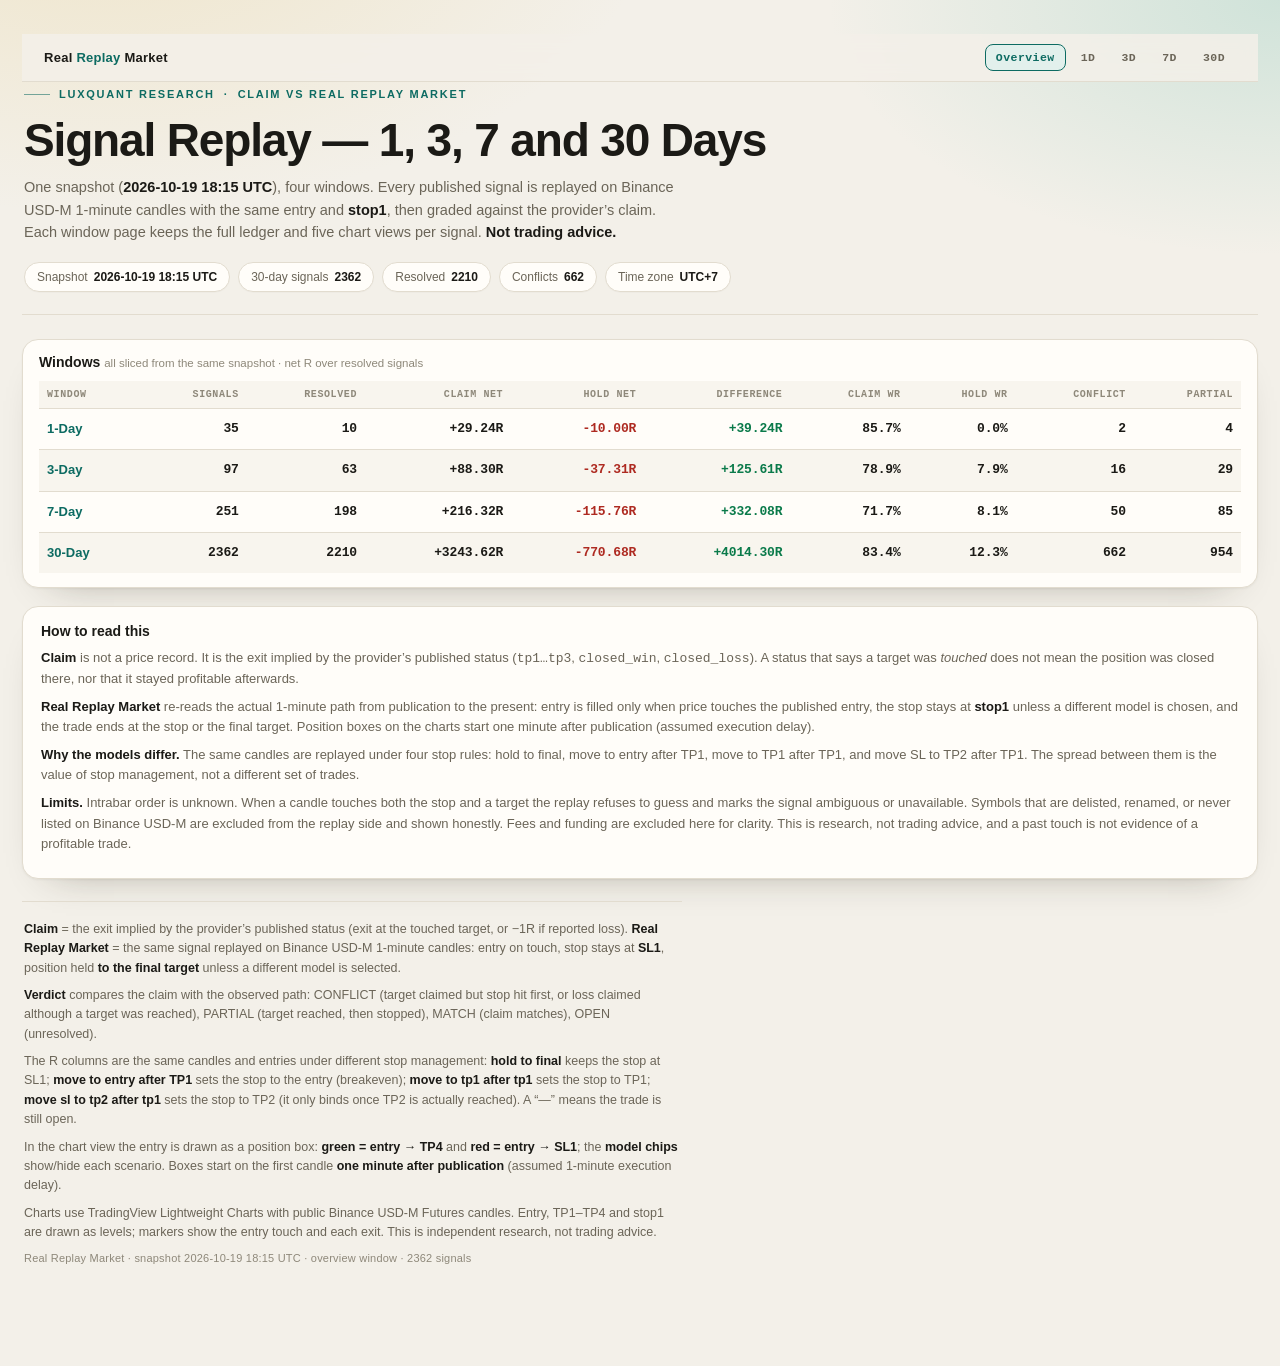
==== index.html @ b4c30aaa "Signal replay report: claim vs 1m candle replay (1/3/7/30 days)" ====
<!doctype html>
<html lang="en">
<head>
<meta charset="utf-8">
<meta name="viewport" content="width=device-width, initial-scale=1">
<meta name="color-scheme" content="light dark">
<link rel="icon" href="data:,">
<meta name="description" content="LuxQuant signal replay: published claims compared with an independent 1-minute candle replay across 1, 3, 7 and 30 days.">
<title>Signal Replay · 1/3/7/30 days · LuxQuant research</title>
<link rel="stylesheet" href="assets/style.css">
</head>
<body>
<nav class="nav"><div class="nav-in">
  <div class="brand">Real <span>Replay</span> Market</div>
  <div class="nav-links">
    <a href="index.html" class="on">Overview</a>
    <a href="1d.html" class="">1D</a>
    <a href="3d.html" class="">3D</a>
    <a href="7d.html" class="">7D</a>
    <a href="30d.html" class="">30D</a>
  </div>
</div></nav>
<div class="wrap">
<header class="hero">
    <div class="eyebrow"><span class="rule"></span>LuxQuant research<span>·</span>claim vs Real Replay Market</div>
    <h1>Signal Replay — 1, 3, 7 and 30 Days</h1>
    <p class="lede">One snapshot (<b>2026-10-19 18:15 UTC</b>), four windows. Every published signal is replayed on Binance
    USD-M 1-minute candles with the same entry and <b>stop1</b>, then graded against the provider’s claim.
    Each window page keeps the full ledger and five chart views per signal. <b>Not trading advice.</b></p>
    <ul class="chips">
      <li class="chip">Snapshot <b>2026-10-19 18:15 UTC</b></li>
      <li class="chip">30-day signals <b>2362</b></li>
      <li class="chip">Resolved <b>2210</b></li>
      <li class="chip">Conflicts <b>662</b></li>
      <li class="chip">Time zone <b>UTC+7</b></li>
    </ul>
  </header>
  <section class="models" aria-label="Window comparison">
    <h2>Windows <span>all sliced from the same snapshot · net R over resolved signals</span></h2>
    <table class="win-table">
      <thead><tr><th>Window</th><th class="num">Signals</th><th class="num">Resolved</th><th class="num">Claim net</th>
      <th class="num">Hold net</th><th class="num">Difference</th><th class="num">Claim WR</th><th class="num">Hold WR</th>
      <th class="num">Conflict</th><th class="num">Partial</th></tr></thead>
      <tbody><tr><td><b><a href="1d.html">1-Day</a></b></td><td class="num">35</td><td class="num">10</td><td class="num">+29.24R</td><td class="num neg">-10.00R</td><td class="num pos">+39.24R</td><td class="num">85.7%</td><td class="num">0.0%</td><td class="num">2</td><td class="num">4</td></tr><tr><td><b><a href="3d.html">3-Day</a></b></td><td class="num">97</td><td class="num">63</td><td class="num">+88.30R</td><td class="num neg">-37.31R</td><td class="num pos">+125.61R</td><td class="num">78.9%</td><td class="num">7.9%</td><td class="num">16</td><td class="num">29</td></tr><tr><td><b><a href="7d.html">7-Day</a></b></td><td class="num">251</td><td class="num">198</td><td class="num">+216.32R</td><td class="num neg">-115.76R</td><td class="num pos">+332.08R</td><td class="num">71.7%</td><td class="num">8.1%</td><td class="num">50</td><td class="num">85</td></tr><tr><td><b><a href="30d.html">30-Day</a></b></td><td class="num">2362</td><td class="num">2210</td><td class="num">+3243.62R</td><td class="num neg">-770.68R</td><td class="num pos">+4014.30R</td><td class="num">83.4%</td><td class="num">12.3%</td><td class="num">662</td><td class="num">954</td></tr></tbody>
    </table>
  </section>
  <section class="method" aria-label="Method">
    <h2>How to read this</h2>
    <p><b>Claim</b> is not a price record. It is the exit implied by the provider’s published status
    (<code>tp1…tp3</code>, <code>closed_win</code>, <code>closed_loss</code>). A status that says a target was
    <i>touched</i> does not mean the position was closed there, nor that it stayed profitable afterwards.</p>
    <p><b>Real Replay Market</b> re-reads the actual 1-minute path from publication to the present: entry is filled only when
    price touches the published entry, the stop stays at <b>stop1</b> unless a different model is chosen, and the trade ends at
    the stop or the final target. Position boxes on the charts start one minute after publication (assumed execution delay).</p>
    <p><b>Why the models differ.</b> The same candles are replayed under four stop rules:
    hold to final, move to entry after TP1, move to TP1 after TP1, and move SL to TP2 after TP1. The spread between them is the
    value of stop management, not a different set of trades.</p>
    <p><b>Limits.</b> Intrabar order is unknown. When a candle touches both the stop and a target the replay refuses to guess and
    marks the signal ambiguous or unavailable. Symbols that are delisted, renamed, or never listed on Binance USD-M are excluded
    from the replay side and shown honestly. Fees and funding are excluded here for clarity. This is research, not trading advice,
    and a past touch is not evidence of a profitable trade.</p>
  </section><footer class="notes">
  <p><b>Claim</b> = the exit implied by the provider’s published status (exit at the touched target, or −1R if reported loss).
  <b>Real Replay Market</b> = the same signal replayed on Binance USD-M 1-minute candles: entry on touch, stop stays at <b>SL1</b>,
  position held <b>to the final target</b> unless a different model is selected.</p>
  <p><b>Verdict</b> compares the claim with the observed path: CONFLICT (target claimed but stop hit first, or loss claimed
  although a target was reached), PARTIAL (target reached, then stopped), MATCH (claim matches), OPEN (unresolved).</p>
  <p>The R columns are the same candles and entries under different stop management:
  <b>hold to final</b> keeps the stop at SL1; <b>move to entry after TP1</b> sets the stop to the entry (breakeven);
  <b>move to tp1 after tp1</b> sets the stop to TP1; <b>move sl to tp2 after tp1</b> sets the stop to TP2 (it only binds
  once TP2 is actually reached). A “—” means the trade is still open.</p>
  <p>In the chart view the entry is drawn as a position box: <b>green = entry → TP4</b> and <b>red = entry → SL1</b>;
  the <b>model chips</b> show/hide each scenario. Boxes start on the first candle <b>one minute after publication</b>
  (assumed 1-minute execution delay).</p>
  <p>Charts use TradingView Lightweight Charts with public Binance USD-M Futures candles. Entry, TP1–TP4 and stop1 are drawn as levels;
  markers show the entry touch and each exit. This is independent research, not trading advice.</p>
  <p class="foot">Real Replay Market · snapshot 2026-10-19 18:15 UTC · overview window · 2362 signals</p>
</footer>
</div>
</body>
</html>
---- assets/style.css ----
*{box-sizing:border-box}
:root{
  color-scheme:light dark;
  --bg:#f3f0e9;
  --bg-glow-a:rgba(233,213,158,.42);
  --bg-glow-b:rgba(126,196,181,.30);
  --surface:#fffdf9;
  --surface-2:#f8f5ee;
  --hover:#f1ebdf;
  --line:#e2dccf;
  --line-strong:#cfc7b6;
  --ink:#1b1a16;
  --muted:#6b6558;
  --faint:#8e887a;
  --accent:#0d6b62;
  --accent-soft:#e2f0ec;
  --pos:#0a7a4a;
  --pos-bg:#e3f4ea;
  --neg:#ae2a21;
  --neg-bg:#fce9e7;
  --warn:#995a00;
  --warn-bg:#fcf0d5;
  --neutral:#555b63;
  --neutral-bg:#eef0f2;
  --radius:16px;
  --shadow:0 1px 2px rgba(38,31,15,.05),0 18px 40px -30px rgba(38,31,15,.45);
  --mono:"SF Mono",ui-monospace,"JetBrains Mono",Menlo,Consolas,monospace;
  --sans:-apple-system,BlinkMacSystemFont,"Inter","Segoe UI",Roboto,Helvetica,Arial,sans-serif;
}
@media (prefers-color-scheme:dark){
  :root{
    --bg:#0e1013;
    --bg-glow-a:rgba(174,138,48,.12);
    --bg-glow-b:rgba(46,128,116,.14);
    --surface:#15181d;
    --surface-2:#191d23;
    --hover:#21262e;
    --line:#272c34;
    --line-strong:#3a424d;
    --ink:#eae8e2;
    --muted:#a29e94;
    --faint:#7e7a71;
    --accent:#63cfc0;
    --accent-soft:#11302c;
    --pos:#54cb92;
    --pos-bg:#112a20;
    --neg:#ff8d83;
    --neg-bg:#311715;
    --warn:#f0b658;
    --warn-bg:#2e2411;
    --neutral:#aab1ba;
    --neutral-bg:#20252c;
    --shadow:0 1px 2px rgba(0,0,0,.4),0 18px 40px -30px rgba(0,0,0,.9);
  }
}
html{scroll-behavior:smooth}
body{
  margin:0;
  padding:34px 22px 90px;
  background:
    radial-gradient(900px 520px at 8% -8%,var(--bg-glow-a),transparent 62%),
    radial-gradient(780px 440px at 100% 0%,var(--bg-glow-b),transparent 58%),
    var(--bg);
  color:var(--ink);
  font:15px/1.55 var(--sans);
  -webkit-font-smoothing:antialiased;
}
.wrap{max-width:1480px;margin:0 auto}
a{color:var(--accent)}

/* ---------- hero ---------- */
.hero{padding:4px 2px 22px;border-bottom:1px solid var(--line);margin-bottom:24px}
.eyebrow{display:flex;align-items:center;gap:9px;font-size:11px;font-weight:700;letter-spacing:.16em;text-transform:uppercase;color:var(--accent)}
.eyebrow .rule{width:26px;height:1px;background:currentColor;opacity:.55}
h1{font-size:clamp(30px,4.2vw,46px);line-height:1.03;letter-spacing:-.025em;margin:14px 0 12px;font-weight:750}
.lede{max-width:82ch;margin:0 0 18px;color:var(--muted);font-size:14.5px}
.lede b{color:var(--ink);font-weight:650}
.chips{display:flex;flex-wrap:wrap;gap:8px;margin:0;padding:0;list-style:none}
.chip{display:inline-flex;align-items:baseline;gap:6px;border:1px solid var(--line);background:var(--surface);border-radius:999px;padding:5px 12px;font-size:12px;color:var(--muted);box-shadow:0 1px 0 rgba(0,0,0,.02)}
.chip b{color:var(--ink);font-weight:650;font-variant-numeric:tabular-nums}

/* ---------- cards ---------- */
.grid-2{display:grid;grid-template-columns:repeat(auto-fit,minmax(330px,1fr));gap:16px}
.card{border:1px solid var(--line);background:var(--surface);border-radius:var(--radius);padding:18px 18px 16px;box-shadow:var(--shadow)}
.card-head{display:flex;align-items:baseline;justify-content:space-between;gap:12px;margin-bottom:12px}
.card h2{margin:0;font-size:14px;letter-spacing:.01em;font-weight:700;display:flex;align-items:center;gap:9px}
.card h2 .dot{width:8px;height:8px;border-radius:50%;background:var(--accent);box-shadow:0 0 0 3px var(--accent-soft)}
.card.real h2 .dot{background:var(--pos);box-shadow:0 0 0 3px var(--pos-bg)}
.card .sub{font-size:11.5px;color:var(--faint);letter-spacing:.03em;text-transform:uppercase;white-space:nowrap}
.kpis{display:grid;grid-template-columns:repeat(auto-fit,minmax(88px,1fr));gap:12px 14px;margin:0}
.kpis div{min-width:0}
.kpis dt{font-size:10px;letter-spacing:.08em;text-transform:uppercase;color:var(--faint);font-weight:700}
.kpis dd{margin:3px 0 0;font:600 20px/1.15 var(--mono);font-variant-numeric:tabular-nums;letter-spacing:-.02em;white-space:nowrap}
.kpis dd.pos{color:var(--pos)} .kpis dd.neg{color:var(--neg)}
.bar{margin-top:15px}
.bar-top{display:flex;justify-content:space-between;font-size:11px;color:var(--faint);margin-bottom:5px;letter-spacing:.03em}
.bar-track{height:7px;border-radius:999px;background:var(--surface-2);border:1px solid var(--line);overflow:hidden}
.bar-fill{height:100%;width:var(--w);border-radius:999px;background:linear-gradient(90deg,var(--accent),var(--pos));opacity:.85}
.card.real .bar-fill{background:linear-gradient(90deg,var(--pos),#3aa877)}
.delta-strip{display:flex;flex-wrap:wrap;gap:8px 18px;align-items:center;margin:16px 0 0;padding:11px 15px;border:1px dashed var(--line-strong);border-radius:12px;background:var(--surface-2);font-size:12px;color:var(--muted)}
.delta-strip .lbl{font-size:10.5px;text-transform:uppercase;letter-spacing:.08em;color:var(--faint);font-weight:700}
.delta-strip b{font-family:var(--mono);font-weight:600;font-variant-numeric:tabular-nums}
.delta-strip b.neg{color:var(--neg)} .delta-strip b.pos{color:var(--pos)}

/* ---------- claim versus replay conflicts ---------- */
.quality{
  display:flex;flex-wrap:wrap;align-items:center;gap:16px 26px;
  margin-top:14px;padding:16px 18px;border:1px solid var(--line);border-left:3px solid var(--neg);
  border-radius:14px;background:var(--surface);box-shadow:var(--shadow);
}
.quality-head{min-width:205px}
.quality-eyebrow{display:block;font-size:10.5px;letter-spacing:.09em;text-transform:uppercase;color:var(--faint);font-weight:700}
.quality-number{display:flex;align-items:baseline;gap:10px;margin-top:2px}
.quality-number strong{font:700 34px/1 var(--mono);letter-spacing:-.03em;color:var(--neg)}
.quality-number span{font-size:12px;color:var(--muted)}
.quality-body{flex:1 1 420px;min-width:250px}
.qbar{display:flex;height:9px;border-radius:999px;overflow:hidden;background:var(--surface-2);border:1px solid var(--line)}
.qbar span{display:block;height:100%;width:var(--w);flex:0 0 auto}
.qbar .hard{background:var(--neg)}
.qbar .late{background:#d98a3a}
.qbar .other{background:var(--faint);opacity:.55}
.qbar .ok{background:linear-gradient(90deg,var(--pos),#3aa877);opacity:.8}
.quality-legend{display:flex;flex-wrap:wrap;gap:4px 18px;margin-top:8px;font-size:12px;color:var(--muted)}
.quality-legend b{font-family:var(--mono);color:var(--ink)}
.quality-legend em{font-style:normal;color:var(--faint);margin-left:4px}
.quality-legend .dot{display:inline-block;width:7px;height:7px;border-radius:2px;margin-right:5px;vertical-align:0}
.quality-legend .dot.hard{background:var(--neg)}
.quality-legend .dot.late{background:#d98a3a}
.quality-legend .dot.other{background:var(--faint);opacity:.55}
.quality-legend .dot.ok{background:var(--pos)}
.quality-note{flex:1 0 100%;margin:0;font-size:11px;line-height:1.45;color:var(--faint)}

.scenarios{display:grid;grid-template-columns:repeat(auto-fit,minmax(260px,1fr));gap:14px;margin-top:14px}
.scenario{border:1px solid var(--line);border-left:3px solid var(--accent);border-radius:12px;background:var(--surface);padding:14px 16px;box-shadow:var(--shadow)}
.scenario.alt{border-left-color:var(--warn)}
.scenario h3{margin:0 0 2px;font-size:12px;text-transform:uppercase;letter-spacing:.08em;color:var(--faint);font-weight:700}
.scenario .lead{font:600 24px/1.2 var(--mono);font-variant-numeric:tabular-nums;letter-spacing:-.02em;margin:2px 0 8px}
.scenario .lead small{font:500 11px var(--sans);color:var(--faint);letter-spacing:0;margin-left:6px}
.scenario dl{display:flex;flex-wrap:wrap;gap:5px 18px;margin:0;font-size:12px;color:var(--muted)}
.scenario dl div{display:flex;gap:6px;align-items:baseline}
.scenario dt{font-size:10.5px;text-transform:uppercase;letter-spacing:.06em;color:var(--faint)}
.scenario dd{margin:0;font-family:var(--mono);font-variant-numeric:tabular-nums;color:var(--ink)}

/* ---------- legend ---------- */
.panel{margin:24px 0 0;border:1px solid var(--line);border-radius:14px;background:var(--surface);box-shadow:var(--shadow);overflow:hidden}
.panel>summary{cursor:pointer;list-style:none;display:flex;align-items:center;gap:10px;padding:14px 18px;font-size:12px;font-weight:700;letter-spacing:.07em;text-transform:uppercase;color:var(--muted);user-select:none}
.panel>summary::-webkit-details-marker{display:none}
.panel>summary::after{content:"+";margin-left:auto;font-size:16px;line-height:1;color:var(--faint)}
.panel[open]>summary::after{content:"–"}
.panel>summary:hover{background:var(--surface-2)}
.legend-grid{display:grid;grid-template-columns:repeat(auto-fit,minmax(240px,1fr));gap:10px;padding:0 16px 16px}
.legend-item{border:1px solid var(--line);background:var(--surface-2);border-radius:10px;padding:10px 12px}
.legend-item b{display:block;font-family:var(--mono);font-size:11.5px;letter-spacing:.02em}
.legend-item span{display:block;margin-top:3px;color:var(--muted);font-size:12.5px;line-height:1.4}

/* ---------- toolbar ---------- */
.data-head{display:flex;flex-wrap:wrap;align-items:flex-end;justify-content:space-between;gap:14px;margin:30px 0 12px}
.data-head h2{margin:0;font-size:17px;letter-spacing:-.01em}
.data-head p{margin:3px 0 0;font-size:12.5px;color:var(--faint)}
.toolbar{display:flex;flex-wrap:wrap;align-items:center;gap:10px}
.search{position:relative;flex:1 1 230px;max-width:360px;min-width:200px}
.search svg{position:absolute;left:11px;top:50%;transform:translateY(-50%);width:14px;height:14px;stroke:var(--faint);fill:none;stroke-width:2}
.search input{
  width:100%;padding:9px 34px 9px 33px;border:1px solid var(--line);border-radius:10px;
  background:var(--surface);color:var(--ink);font:13px var(--sans);outline:none;
  transition:border-color .15s,box-shadow .15s;
}
.search input:focus{border-color:var(--accent);box-shadow:0 0 0 3px var(--accent-soft)}
.search input::placeholder{color:var(--faint)}
.search .clear{position:absolute;right:6px;top:50%;transform:translateY(-50%);border:0;background:transparent;color:var(--faint);font-size:16px;line-height:1;cursor:pointer;padding:4px 6px;border-radius:6px;display:none}
.search.has-value .clear{display:block}
.seg{display:inline-flex;gap:2px;padding:3px;background:var(--surface-2);border:1px solid var(--line);border-radius:999px}
.seg button{border:0;background:transparent;color:var(--muted);font:600 12px var(--sans);padding:6px 12px;border-radius:999px;cursor:pointer;transition:background .15s,color .15s;white-space:nowrap}
.seg button:hover{color:var(--ink)}
.seg button[aria-pressed=true]{background:var(--surface);color:var(--ink);box-shadow:0 1px 3px rgba(0,0,0,.12)}
#rowCount{font-size:12px;color:var(--faint);font-variant-numeric:tabular-nums;white-space:nowrap;padding-bottom:8px}
#rowCount b{color:var(--ink)}

/* ---------- table ---------- */
.table-wrap{
  border:1px solid var(--line);border-radius:14px;overflow:auto;
  background:var(--surface);box-shadow:var(--shadow);scrollbar-color:var(--line-strong) transparent;
}
.sticky-head{
  position:fixed;top:0;z-index:60;display:none;overflow:hidden;
  background:var(--surface-2);border-bottom:1px solid var(--line-strong);
  box-shadow:0 10px 24px -18px rgba(0,0,0,.55);
}
.sticky-head.on{display:block}
.sh-viewport{overflow:hidden;width:100%}
.sh-table{table-layout:fixed;margin:0;min-width:0}
table{border-collapse:separate;border-spacing:0;width:100%;min-width:1760px;font-size:12.5px}
thead th{
  position:sticky;top:0;z-index:3;background:var(--surface-2);text-align:left;
  font-size:10.5px;font-weight:700;letter-spacing:.07em;text-transform:uppercase;color:var(--faint);
  padding:11px 12px;border-bottom:1px solid var(--line-strong);white-space:nowrap;
}
thead th[data-sortable]{cursor:pointer;user-select:none}
thead th[data-sortable]:hover{color:var(--ink)}
thead th[data-sortable]:focus-visible{outline:2px solid var(--accent);outline-offset:-2px;color:var(--ink)}
th.num{text-align:right}
.sort-mark::after{content:"↕";margin-left:6px;opacity:.3;font-size:10px}
th[aria-sort=ascending] .sort-mark::after{content:"↑";opacity:1;color:var(--accent)}
th[aria-sort=descending] .sort-mark::after{content:"↓";opacity:1;color:var(--accent)}
tbody td{padding:9px 12px;border-bottom:1px solid var(--line);vertical-align:top;background:var(--row,var(--surface));white-space:nowrap}
tbody tr:nth-child(even){--row:var(--surface-2)}
tbody tr:hover{--row:var(--hover)}
tbody tr:last-child td{border-bottom:0}
td.num{text-align:right;font-family:var(--mono);font-variant-numeric:tabular-nums;font-weight:600;letter-spacing:-.01em}
td.num.pos{color:var(--pos)} td.num.neg{color:var(--neg)} td.num.zero{color:var(--faint)}
th:first-child,td:first-child{position:sticky;left:0;z-index:2}
thead th:first-child{z-index:4}
td:first-child{box-shadow:1px 0 0 var(--line)}
.c-pair{min-width:138px}
.pair{font-family:var(--mono);font-weight:650;font-size:12px;letter-spacing:-.01em}
.pair .sfx{color:var(--faint);font-weight:500}
.c-time{font-variant-numeric:tabular-nums}
.c-time .d{display:block;font-size:12px;color:var(--ink);white-space:nowrap}
.c-time .h{display:block;font-family:var(--mono);font-size:11px;color:var(--muted)}
.c-time .tz{display:none}
.c-levels{min-width:252px}
.lv{display:flex;flex-direction:column;gap:2px}
.lv-row{display:flex;align-items:baseline;gap:12px;white-space:nowrap}
.lv-pair{display:inline-flex;align-items:baseline;gap:4px}
.lv-k{font-size:9px;letter-spacing:.05em;color:var(--faint);font-weight:700;min-width:17px}
.lv-k.sl{color:var(--neg);opacity:.8}
.lv-v{font-family:var(--mono);font-size:11px;font-variant-numeric:tabular-nums;letter-spacing:-.01em;color:var(--muted)}
.lv-v.entry{color:var(--ink);font-weight:600}
.lv-v.sl{color:var(--neg)}
.lv-empty{color:var(--faint)}
.claim{font-family:var(--mono);font-size:11.5px;color:var(--muted);background:var(--surface-2);border:1px solid var(--line);border-radius:6px;padding:1px 6px}
tbody tr:hover .claim{background:var(--surface)}

/* pills */
.pill{display:inline-flex;align-items:center;gap:5px;padding:2px 8px;border-radius:999px;font-size:10px;font-weight:700;letter-spacing:.045em;white-space:nowrap;border:1px solid transparent}
.pill::before{content:"";width:5px;height:5px;border-radius:50%;background:currentColor;flex:none}
.pill.pos{color:var(--pos);background:var(--pos-bg);border-color:color-mix(in srgb,var(--pos) 18%,transparent)}
.pill.neg{color:var(--neg);background:var(--neg-bg);border-color:color-mix(in srgb,var(--neg) 18%,transparent)}
.pill.warn{color:var(--warn);background:var(--warn-bg);border-color:color-mix(in srgb,var(--warn) 20%,transparent)}
.pill.neutral{color:var(--neutral);background:var(--neutral-bg);border-color:color-mix(in srgb,var(--neutral) 15%,transparent)}
.pill.muted{color:var(--faint);background:var(--surface-2);border-color:var(--line)}

/* timeline */
.c-timeline{min-width:210px;white-space:normal}
.tl summary{
  display:inline-flex;align-items:center;gap:6px;cursor:pointer;list-style:none;
  font-size:11px;font-weight:600;color:var(--muted);white-space:nowrap;
  border:1px dashed var(--line-strong);border-radius:7px;padding:3px 8px;background:transparent;
}
.tl summary::-webkit-details-marker{display:none}
.tl summary:hover{border-style:solid;color:var(--ink);background:var(--surface)}
.tl-n{font-family:var(--mono);font-weight:700;color:var(--ink)}
.tl-caret{width:0;height:0;border-left:4px solid transparent;border-right:4px solid transparent;border-top:5px solid var(--faint);transition:transform .15s}
.tl[open] .tl-caret{transform:rotate(180deg)}
.tl-body{display:flex;flex-wrap:wrap;gap:3px;margin-top:7px;max-width:430px}
.ev{display:inline-flex;align-items:baseline;gap:4px;font-family:var(--mono);font-size:10px;line-height:1.5;padding:1px 6px;border-radius:5px;background:var(--neutral-bg);color:var(--neutral);white-space:nowrap}
.ev em{font-style:normal;opacity:.68;font-size:9.5px}
.ev.entry{background:var(--accent-soft);color:var(--accent)}
.ev.tp{background:var(--pos-bg);color:var(--pos)}
.ev.sl{background:var(--neg-bg);color:var(--neg)}
.ev.retrace{background:var(--surface-2);color:var(--faint);border:1px solid var(--line)}
.tl-empty{color:var(--faint)}

tr.hidden{display:none}

/* ---------- footer ---------- */
.notes{margin-top:22px;padding:18px 2px 0;border-top:1px solid var(--line);font-size:12.5px;color:var(--muted);max-width:95ch}
.notes p{margin:0 0 8px}
.notes b{color:var(--ink);font-weight:650}
.foot{margin-top:16px;font-size:11px;color:var(--faint);letter-spacing:.02em}

@media (max-width:760px){
  body{padding:22px 12px 70px}
  .card{padding:15px}
  .data-head{margin-top:22px}
  .table-wrap{max-height:none}
}
@media (prefers-reduced-motion:reduce){
  html{scroll-behavior:auto}
  *{transition:none!important}
}
@media print{
  :root{--bg:#fff;--surface:#fff;--surface-2:#f7f7f7;--ink:#000;--muted:#333;--line:#bbb;--line-strong:#999;color-scheme:light}
  body{padding:0;background:#fff}
  .toolbar,.search,.seg,#rowCount,.tl-caret{display:none!important}
  .sticky-head{display:none!important}
  .table-wrap{max-height:none;overflow:visible;box-shadow:none}
  .card,.panel,.scenario,.table-wrap{box-shadow:none}
  table{min-width:0;font-size:9px}
  thead th,tbody td{padding:4px 5px;white-space:normal}
  td:first-child,th:first-child{position:static;box-shadow:none}
  tbody tr{break-inside:avoid}
  .tl-body{display:flex!important}
  a{text-decoration:none;color:inherit}
}

.nav{position:sticky;top:0;z-index:90;background:color-mix(in srgb,var(--bg) 88%,transparent);backdrop-filter:blur(8px);border-bottom:1px solid var(--line)}
.nav-in{max-width:1280px;margin:0 auto;display:flex;align-items:center;gap:18px;flex-wrap:wrap;padding:10px 22px}
.nav .brand{font:750 13px var(--sans);letter-spacing:.02em}
.nav .brand span{color:var(--accent)}
.nav-links{display:flex;gap:4px;flex-wrap:wrap;margin-left:auto}
.nav-links a{font:600 11.5px var(--mono);letter-spacing:.04em;text-decoration:none;color:var(--muted);padding:6px 10px;border-radius:8px;border:1px solid transparent}
.nav-links a:hover{color:var(--ink);border-color:var(--line)}
.nav-links a.on{color:var(--accent);background:var(--accent-soft);border-color:var(--accent)}
.dir{font:700 10px/1 var(--mono);letter-spacing:.06em;padding:3px 7px;border-radius:6px;text-transform:uppercase}
.dir.long{color:var(--pos);background:var(--pos-bg)}
.dir.short{color:var(--neg);background:var(--neg-bg)}
.chartbtn{font:600 11px var(--sans);border:1px solid var(--line-strong);background:var(--surface);color:var(--ink);border-radius:8px;padding:5px 10px;cursor:pointer}
.chartbtn:hover{border-color:var(--accent);color:var(--accent)}
.c-note{max-width:240px;font-size:11.5px;color:var(--muted);line-height:1.35}
th[data-sort]{cursor:pointer;user-select:none;white-space:nowrap}
th[data-sort]:hover{color:var(--ink)}
.arrow{font-size:9px;margin-left:3px;color:var(--faint)}
th[data-sort]:hover .arrow{color:var(--accent)}
.table-wrap{overflow-x:auto}
.table-wrap>table{min-width:2400px}
.models{margin:18px 0 0;border:1px solid var(--line);border-radius:var(--radius);background:var(--surface);box-shadow:var(--shadow);padding:14px 16px}
.models h2{margin:0 0 10px;font:700 14px/1.2 var(--sans)}
.models h2 span{font:400 11.5px var(--sans);color:var(--faint);letter-spacing:0}
.model-table{width:100%;border-collapse:collapse;min-width:0;table-layout:auto}
.model-table th{font:700 10px var(--mono);letter-spacing:.06em;text-transform:uppercase;color:var(--faint);text-align:left;padding:6px 8px;border-bottom:1px solid var(--line)}
.model-table th.num,.model-table td.num{text-align:right}
.model-table td{padding:7px 8px;border-bottom:1px solid var(--line);font-size:12.5px}
.model-table tr:last-child td{border-bottom:none}
.model-table .mnote{display:block;font-size:10.5px;color:var(--faint)}
.modal{position:fixed;inset:0;z-index:200;display:none;background:rgba(10,10,10,.62);backdrop-filter:blur(3px);padding:24px;overflow:auto}
.modal.on{display:block}
.modal-card{max-width:1280px;margin:0 auto;background:var(--surface);border:1px solid var(--line);border-radius:16px;box-shadow:var(--shadow);padding:18px}
.modal-head{display:flex;align-items:center;gap:12px;flex-wrap:wrap;margin-bottom:6px}
.modal-head h3{margin:0;font:750 20px/1.1 var(--sans)}
.modal-head .close{margin-left:auto;border:1px solid var(--line-strong);background:var(--surface);border-radius:8px;padding:6px 12px;cursor:pointer;color:var(--ink)}
.modal-meta{display:flex;flex-wrap:wrap;gap:6px 16px;font-size:12.5px;color:var(--muted);margin:2px 0 12px}
.model-toggle{display:flex;flex-wrap:wrap;gap:6px;margin:0 0 12px}
.mtog{font:600 11px var(--sans);border:1px solid var(--line-strong);background:var(--surface);color:var(--muted);border-radius:999px;padding:4px 12px;cursor:pointer}
.mtog[aria-pressed=true]{background:var(--accent-soft);border-color:var(--accent);color:var(--accent)}
.chart-panel.off{display:none}
.chart-grid{display:grid;grid-template-columns:1fr 1fr;gap:14px}
@media (max-width:900px){.chart-grid{grid-template-columns:1fr}}
.chart-panel{border:1px solid var(--line);border-radius:12px;background:var(--surface-2);overflow:hidden}
.chart-panel.claim{border-left:3px solid #b8860b}
.chart-panel.app{border-left:3px solid var(--pos)}
.chart-panel .cp-head{display:flex;justify-content:space-between;align-items:baseline;gap:8px;padding:10px 13px;border-bottom:1px solid var(--line)}
.chart-panel .cp-head b{font:700 12px var(--sans);letter-spacing:.03em}
.chart-panel .cp-head .r{font:700 13px var(--mono)}
.chart-panel .cp-head .r.pos{color:var(--pos)}.chart-panel .cp-head .r.neg{color:var(--neg)}
.chart-box{height:300px;width:100%;position:relative}
.chart-box canvas.posbox{position:absolute;left:0;top:0;pointer-events:none;z-index:6}
.cp-note{padding:8px 13px;font-size:11.5px;color:var(--faint);border-top:1px solid var(--line)}
.win-table{width:100%;border-collapse:collapse;min-width:0;table-layout:auto;margin-top:4px}
.win-table th{font:700 10px var(--mono);letter-spacing:.06em;text-transform:uppercase;color:var(--faint);text-align:left;padding:8px;border-bottom:1px solid var(--line);white-space:nowrap}
.win-table td{padding:10px 8px;border-bottom:1px solid var(--line);font-size:13px}
.win-table tr:last-child td{border-bottom:none}
.win-table .num{text-align:right;font-variant-numeric:tabular-nums}
.win-table a{color:var(--accent);text-decoration:none;font-weight:700}
.win-table a:hover{text-decoration:underline}
.method{margin:18px 0 0;border:1px solid var(--line);border-radius:var(--radius);background:var(--surface);box-shadow:var(--shadow);padding:16px 18px}
.method h2{margin:0 0 8px;font:700 14px/1.2 var(--sans)}
.method p{margin:8px 0;font-size:13px;color:var(--muted);line-height:1.55}
.method b{color:var(--ink)}
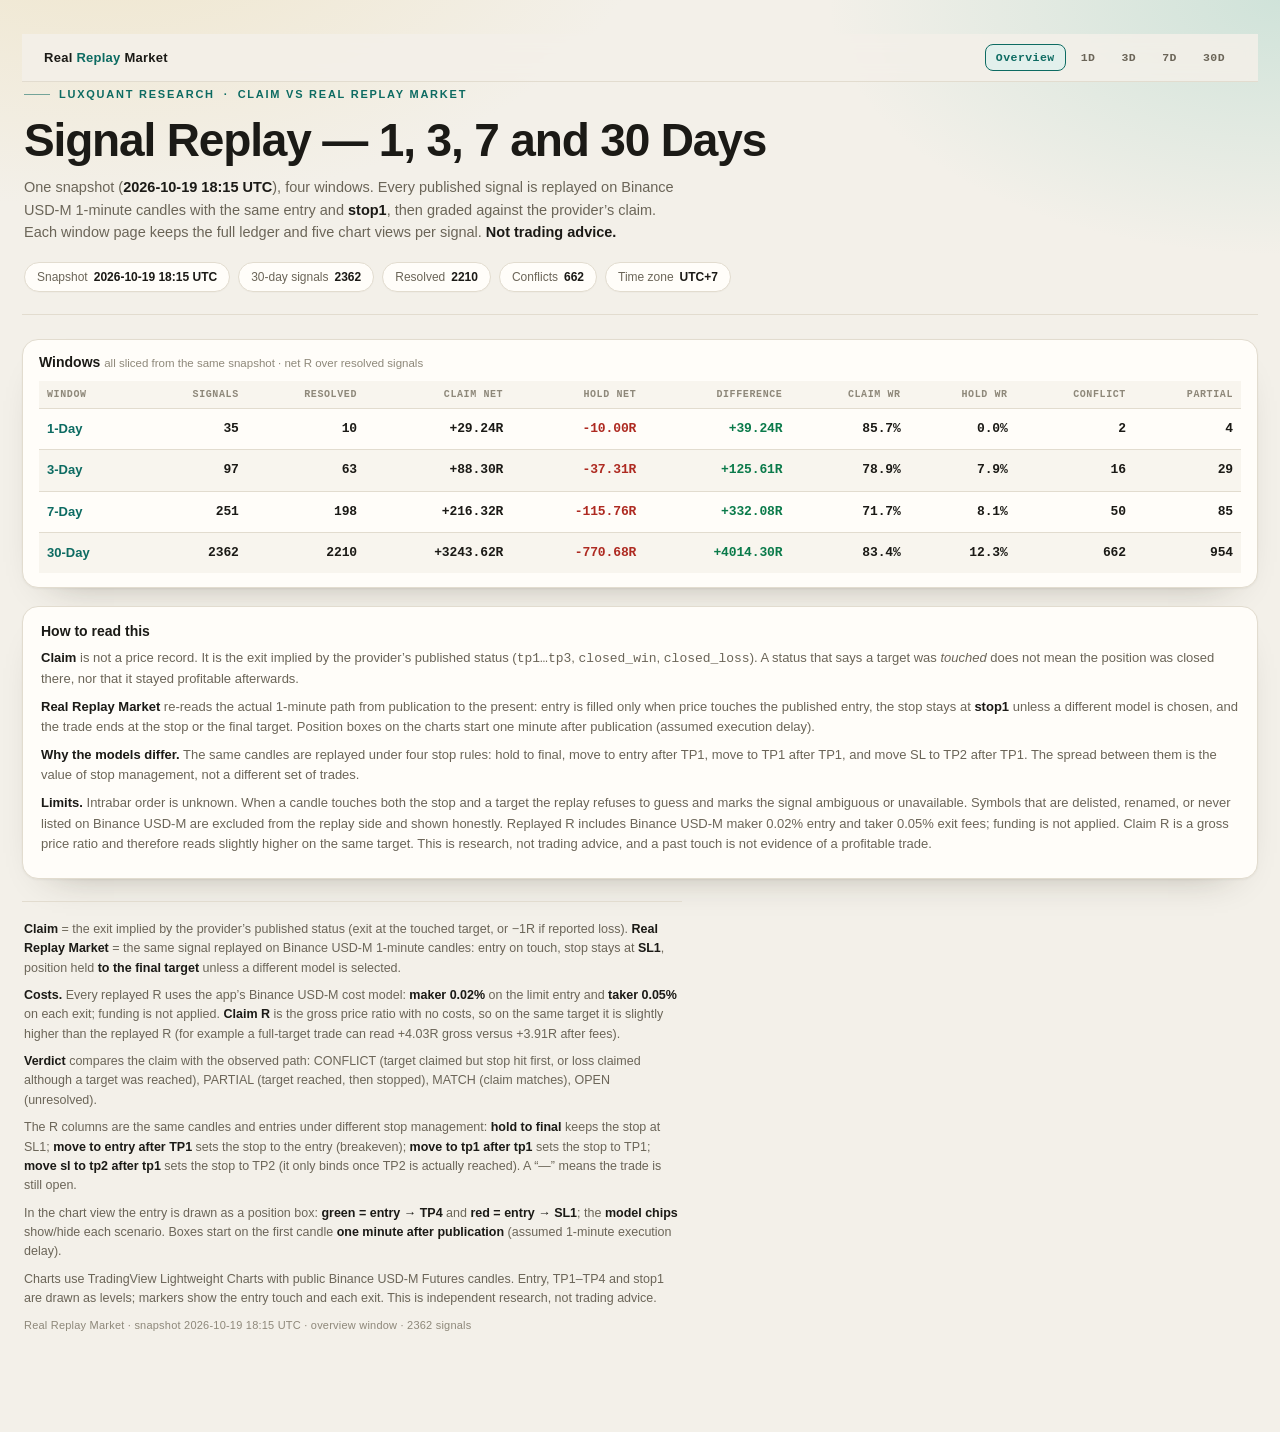
==== commit 394d04d6: "Clarify costs: replayed R includes Binance maker/taker fees, claim R is gross" ====
--- a/index.html
+++ b/index.html
@@ -57,12 +57,16 @@
     value of stop management, not a different set of trades.</p>
     <p><b>Limits.</b> Intrabar order is unknown. When a candle touches both the stop and a target the replay refuses to guess and
     marks the signal ambiguous or unavailable. Symbols that are delisted, renamed, or never listed on Binance USD-M are excluded
-    from the replay side and shown honestly. Fees and funding are excluded here for clarity. This is research, not trading advice,
-    and a past touch is not evidence of a profitable trade.</p>
+    from the replay side and shown honestly. Replayed R includes Binance USD-M maker 0.02% entry and taker 0.05% exit fees;
+    funding is not applied. Claim R is a gross price ratio and therefore reads slightly higher on the same target. This is research,
+    not trading advice, and a past touch is not evidence of a profitable trade.</p>
   </section><footer class="notes">
   <p><b>Claim</b> = the exit implied by the provider’s published status (exit at the touched target, or −1R if reported loss).
   <b>Real Replay Market</b> = the same signal replayed on Binance USD-M 1-minute candles: entry on touch, stop stays at <b>SL1</b>,
   position held <b>to the final target</b> unless a different model is selected.</p>
+  <p><b>Costs.</b> Every replayed R uses the app’s Binance USD-M cost model: <b>maker 0.02%</b> on the limit entry and
+  <b>taker 0.05%</b> on each exit; funding is not applied. <b>Claim R</b> is the gross price ratio with no costs, so on the same
+  target it is slightly higher than the replayed R (for example a full-target trade can read +4.03R gross versus +3.91R after fees).</p>
   <p><b>Verdict</b> compares the claim with the observed path: CONFLICT (target claimed but stop hit first, or loss claimed
   although a target was reached), PARTIAL (target reached, then stopped), MATCH (claim matches), OPEN (unresolved).</p>
   <p>The R columns are the same candles and entries under different stop management:
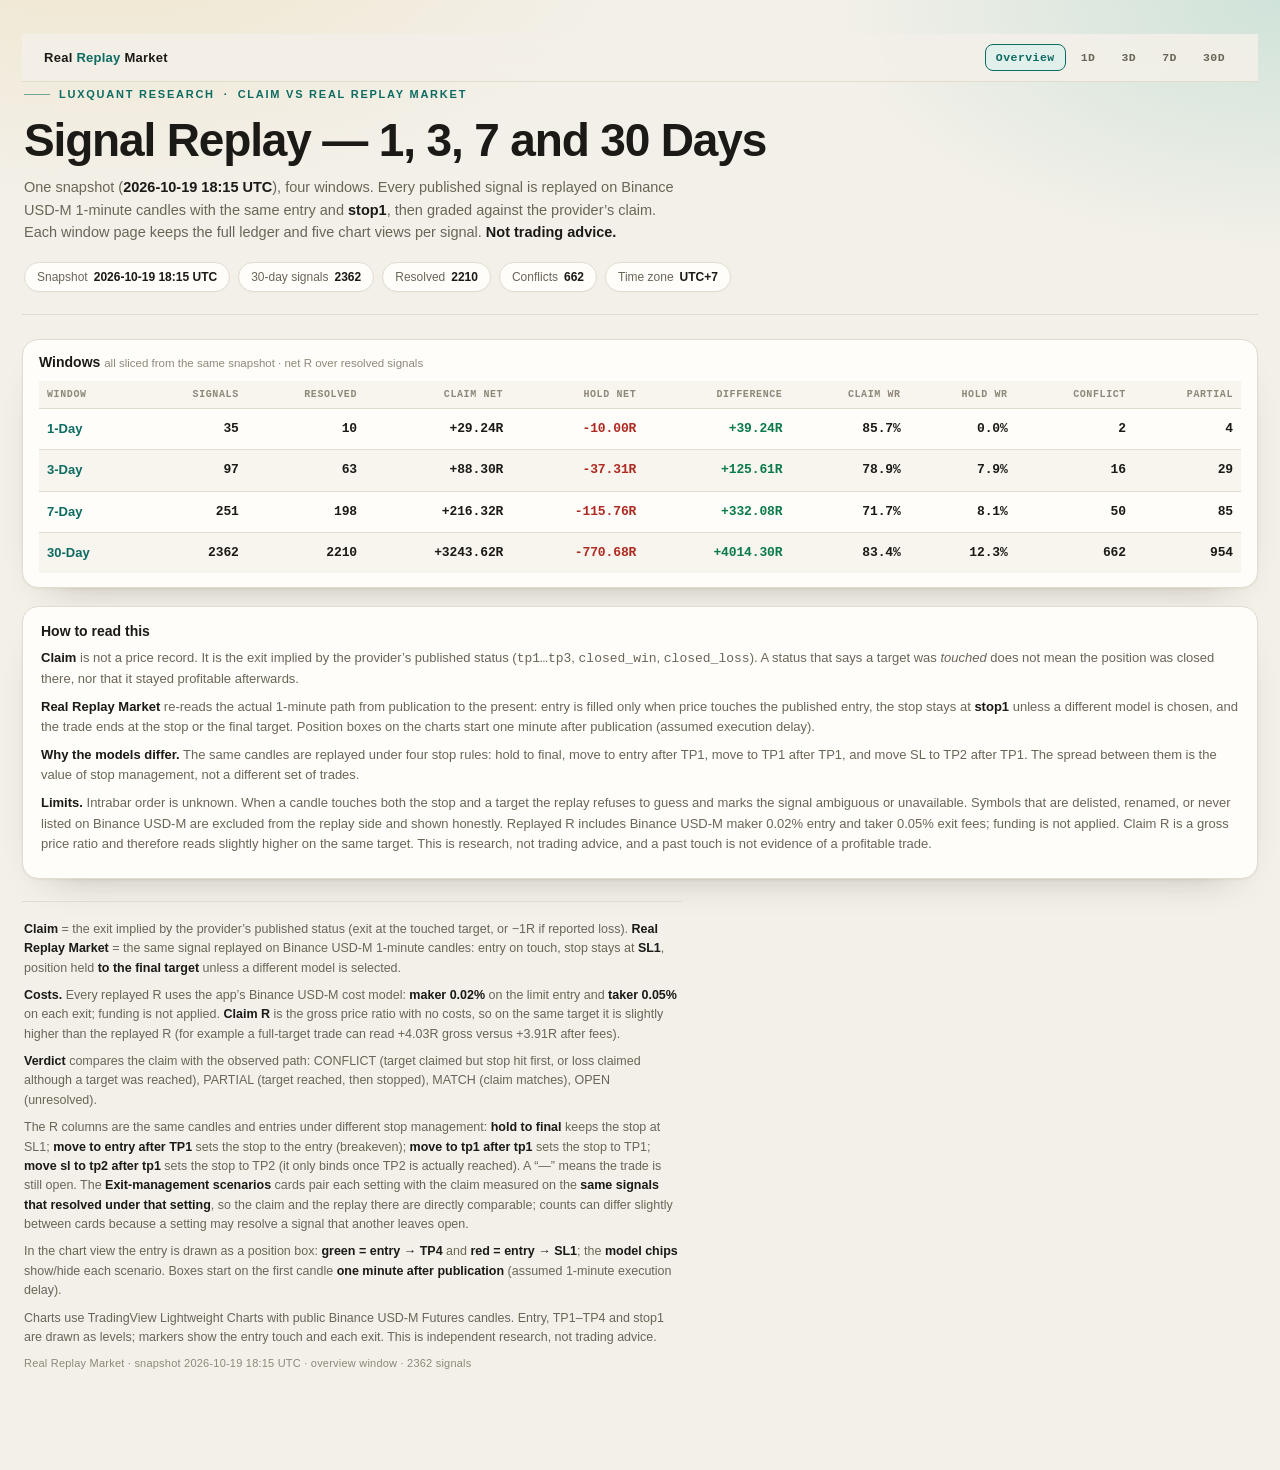
==== commit cf49345a: "Turn exit-management scenarios into claim-vs-replay comparison cards" ====
--- a/index.html
+++ b/index.html
@@ -72,7 +72,10 @@
   <p>The R columns are the same candles and entries under different stop management:
   <b>hold to final</b> keeps the stop at SL1; <b>move to entry after TP1</b> sets the stop to the entry (breakeven);
   <b>move to tp1 after tp1</b> sets the stop to TP1; <b>move sl to tp2 after tp1</b> sets the stop to TP2 (it only binds
-  once TP2 is actually reached). A “—” means the trade is still open.</p>
+  once TP2 is actually reached). A “—” means the trade is still open. The <b>Exit-management scenarios</b> cards pair each
+  setting with the claim measured on the <b>same signals that resolved under that setting</b>, so the claim and the replay
+  there are directly comparable; counts can differ slightly between cards because a setting may resolve a signal that
+  another leaves open.</p>
   <p>In the chart view the entry is drawn as a position box: <b>green = entry → TP4</b> and <b>red = entry → SL1</b>;
   the <b>model chips</b> show/hide each scenario. Boxes start on the first candle <b>one minute after publication</b>
   (assumed 1-minute execution delay).</p>
--- a/assets/style.css
+++ b/assets/style.css
@@ -347,6 +347,29 @@
 .chart-box{height:300px;width:100%;position:relative}
 .chart-box canvas.posbox{position:absolute;left:0;top:0;pointer-events:none;z-index:6}
 .cp-note{padding:8px 13px;font-size:11.5px;color:var(--faint);border-top:1px solid var(--line)}
+.tl{margin-top:14px;border:1px solid var(--line);border-radius:12px;background:var(--surface-2);overflow:hidden}
+.tl-head{display:flex;justify-content:space-between;align-items:baseline;gap:10px;padding:10px 13px;border-bottom:1px solid var(--line);font:700 12px var(--sans);letter-spacing:.03em}
+.tl-head span{font:400 11px var(--mono);color:var(--faint);letter-spacing:0}
+.tl-list{list-style:none;margin:0;padding:4px 13px 10px}
+.tl-item{display:grid;grid-template-columns:94px 12px 1fr auto auto;gap:10px;align-items:center;padding:6px 0;border-bottom:1px dashed var(--line)}
+.tl-item:last-child{border-bottom:none}
+.tl-time{font:600 10.5px var(--mono);color:var(--faint)}
+.tl-dot{width:9px;height:9px;border-radius:50%;background:var(--faint);justify-self:center}
+.tl-dot.tp{background:var(--pos)}
+.tl-dot.sl{background:var(--neg)}
+.tl-dot.retrace{background:#b8860b}
+.tl-dot.entry{background:#0d6b62}
+.tl-dot.meta{background:var(--line-strong)}
+.tl-label{font-size:12.5px;color:var(--ink)}
+.tl-label em{font-style:normal;color:var(--faint);font-size:11.5px}
+.tl-price{font:600 11.5px var(--mono);color:var(--muted);text-align:right;min-width:74px}
+.tl-r{font:700 11.5px var(--mono);text-align:right;min-width:58px}
+.tl-r.pos{color:var(--pos)}.tl-r.neg{color:var(--neg)}.tl-r.zero{color:var(--faint)}
+.tl-exits{display:flex;flex-wrap:wrap;gap:6px;padding:0 13px 13px}
+.tl-exit{font:600 11px var(--mono);border:1px solid var(--line);border-radius:999px;padding:3px 9px;color:var(--muted)}
+.tl-exit b{color:var(--ink);font-weight:700}
+.tl-exit.pos b{color:var(--pos)}.tl-exit.neg b{color:var(--neg)}
+.tl-empty{padding:10px 13px;font-size:12px;color:var(--faint)}
 .win-table{width:100%;border-collapse:collapse;min-width:0;table-layout:auto;margin-top:4px}
 .win-table th{font:700 10px var(--mono);letter-spacing:.06em;text-transform:uppercase;color:var(--faint);text-align:left;padding:8px;border-bottom:1px solid var(--line);white-space:nowrap}
 .win-table td{padding:10px 8px;border-bottom:1px solid var(--line);font-size:13px}
@@ -358,3 +381,25 @@
 .method h2{margin:0 0 8px;font:700 14px/1.2 var(--sans)}
 .method p{margin:8px 0;font-size:13px;color:var(--muted);line-height:1.55}
 .method b{color:var(--ink)}
+.scen-block{margin:18px 0 0;border:1px solid var(--line);border-radius:var(--radius);background:var(--surface);box-shadow:var(--shadow);padding:14px 16px}
+.scen-block h2{margin:0 0 12px;font:700 14px/1.2 var(--sans)}
+.scen-block h2 span{font:400 11.5px var(--sans);color:var(--faint);letter-spacing:0}
+.scen-grid{display:grid;grid-template-columns:repeat(auto-fit,minmax(min(540px,100%),1fr));gap:14px}
+.card.scen-card{padding:15px;background:var(--surface-2)}
+.card.scen-card .card-head{margin-bottom:4px}
+.sc-rule{margin:0 0 12px;font-size:11.5px;color:var(--faint)}
+.sc-cols{display:grid;grid-template-columns:1fr 1fr;gap:12px}
+@media (max-width:560px){.sc-cols{grid-template-columns:1fr}}
+.sc-col{border:1px solid var(--line);border-radius:10px;padding:10px 11px;background:var(--surface)}
+.sc-col.claim{border-left:3px solid #b8860b}
+.sc-col.real{border-left:3px solid var(--pos)}
+.sc-col-h{font:700 10px var(--mono);letter-spacing:.06em;text-transform:uppercase;color:var(--faint);margin-bottom:8px}
+.sc-col-h span{color:var(--muted);font-weight:400}
+.sc-col .kpis{grid-template-columns:repeat(3,1fr);gap:6px 8px}
+.sc-col .kpis dt{font-size:9px}
+.sc-col .kpis dd{font-size:15px}
+.sc-delta{display:flex;flex-wrap:wrap;gap:6px 16px;align-items:center;margin-top:12px;padding:8px 12px;border:1px dashed var(--line-strong);border-radius:10px;background:var(--surface);font-size:11.5px;color:var(--muted)}
+.sc-delta .lbl{font:700 10px var(--mono);letter-spacing:.08em;text-transform:uppercase;color:var(--faint)}
+.sc-delta b{font-family:var(--mono);font-weight:600;font-variant-numeric:tabular-nums}
+.sc-delta b.pos{color:var(--pos)}
+.sc-delta b.neg{color:var(--neg)}
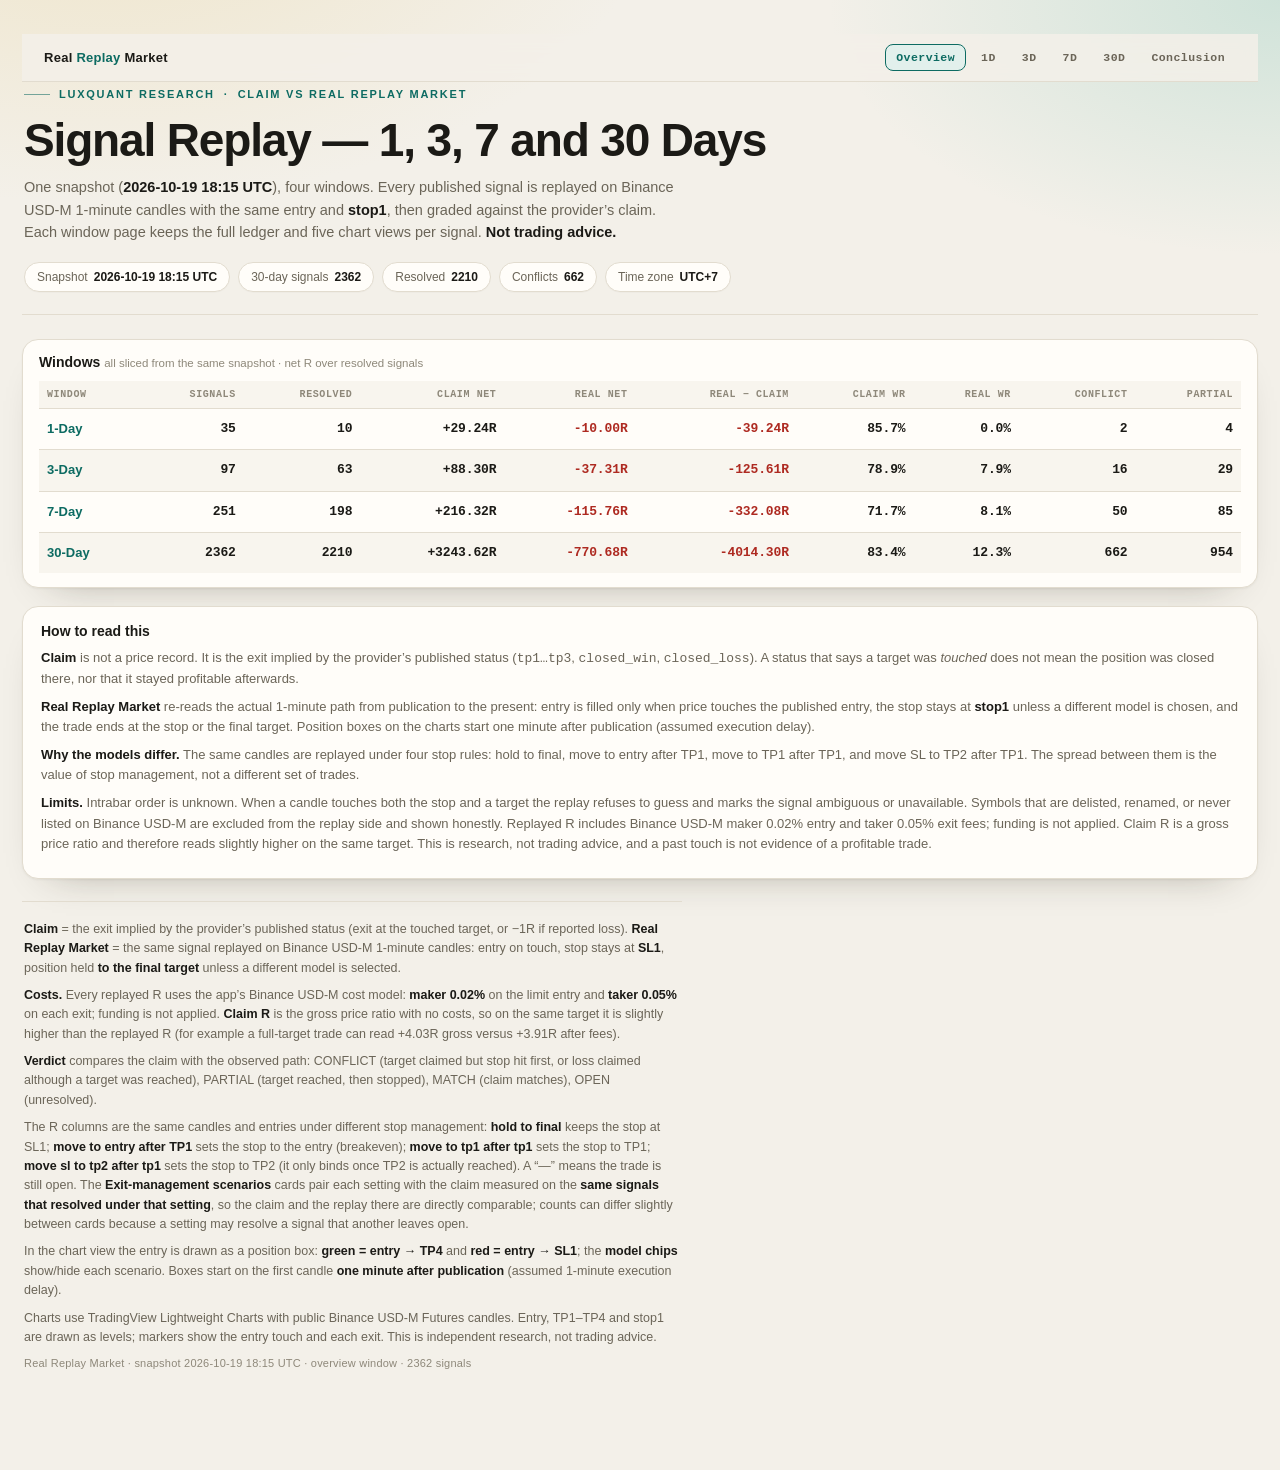
==== commit 261e9fa0: "Add conclusion page; overview table shows Real net / Real-Claim / Real WR" ====
--- a/index.html
+++ b/index.html
@@ -18,6 +18,7 @@
     <a href="3d.html" class="">3D</a>
     <a href="7d.html" class="">7D</a>
     <a href="30d.html" class="">30D</a>
+    <a href="conclusion.html" class="">Conclusion</a>
   </div>
 </div></nav>
 <div class="wrap">
@@ -39,9 +40,9 @@
     <h2>Windows <span>all sliced from the same snapshot · net R over resolved signals</span></h2>
     <table class="win-table">
       <thead><tr><th>Window</th><th class="num">Signals</th><th class="num">Resolved</th><th class="num">Claim net</th>
-      <th class="num">Hold net</th><th class="num">Difference</th><th class="num">Claim WR</th><th class="num">Hold WR</th>
+      <th class="num">Real net</th><th class="num">Real − Claim</th><th class="num">Claim WR</th><th class="num">Real WR</th>
       <th class="num">Conflict</th><th class="num">Partial</th></tr></thead>
-      <tbody><tr><td><b><a href="1d.html">1-Day</a></b></td><td class="num">35</td><td class="num">10</td><td class="num">+29.24R</td><td class="num neg">-10.00R</td><td class="num pos">+39.24R</td><td class="num">85.7%</td><td class="num">0.0%</td><td class="num">2</td><td class="num">4</td></tr><tr><td><b><a href="3d.html">3-Day</a></b></td><td class="num">97</td><td class="num">63</td><td class="num">+88.30R</td><td class="num neg">-37.31R</td><td class="num pos">+125.61R</td><td class="num">78.9%</td><td class="num">7.9%</td><td class="num">16</td><td class="num">29</td></tr><tr><td><b><a href="7d.html">7-Day</a></b></td><td class="num">251</td><td class="num">198</td><td class="num">+216.32R</td><td class="num neg">-115.76R</td><td class="num pos">+332.08R</td><td class="num">71.7%</td><td class="num">8.1%</td><td class="num">50</td><td class="num">85</td></tr><tr><td><b><a href="30d.html">30-Day</a></b></td><td class="num">2362</td><td class="num">2210</td><td class="num">+3243.62R</td><td class="num neg">-770.68R</td><td class="num pos">+4014.30R</td><td class="num">83.4%</td><td class="num">12.3%</td><td class="num">662</td><td class="num">954</td></tr></tbody>
+      <tbody><tr><td><b><a href="1d.html">1-Day</a></b></td><td class="num">35</td><td class="num">10</td><td class="num">+29.24R</td><td class="num neg">-10.00R</td><td class="num neg">-39.24R</td><td class="num">85.7%</td><td class="num">0.0%</td><td class="num">2</td><td class="num">4</td></tr><tr><td><b><a href="3d.html">3-Day</a></b></td><td class="num">97</td><td class="num">63</td><td class="num">+88.30R</td><td class="num neg">-37.31R</td><td class="num neg">-125.61R</td><td class="num">78.9%</td><td class="num">7.9%</td><td class="num">16</td><td class="num">29</td></tr><tr><td><b><a href="7d.html">7-Day</a></b></td><td class="num">251</td><td class="num">198</td><td class="num">+216.32R</td><td class="num neg">-115.76R</td><td class="num neg">-332.08R</td><td class="num">71.7%</td><td class="num">8.1%</td><td class="num">50</td><td class="num">85</td></tr><tr><td><b><a href="30d.html">30-Day</a></b></td><td class="num">2362</td><td class="num">2210</td><td class="num">+3243.62R</td><td class="num neg">-770.68R</td><td class="num neg">-4014.30R</td><td class="num">83.4%</td><td class="num">12.3%</td><td class="num">662</td><td class="num">954</td></tr></tbody>
     </table>
   </section>
   <section class="method" aria-label="Method">
--- a/assets/style.css
+++ b/assets/style.css
@@ -398,8 +398,36 @@
 .sc-col .kpis{grid-template-columns:repeat(3,1fr);gap:6px 8px}
 .sc-col .kpis dt{font-size:9px}
 .sc-col .kpis dd{font-size:15px}
-.sc-delta{display:flex;flex-wrap:wrap;gap:6px 16px;align-items:center;margin-top:12px;padding:8px 12px;border:1px dashed var(--line-strong);border-radius:10px;background:var(--surface);font-size:11.5px;color:var(--muted)}
-.sc-delta .lbl{font:700 10px var(--mono);letter-spacing:.08em;text-transform:uppercase;color:var(--faint)}
+.sc-split{display:flex;flex-wrap:wrap;gap:4px 12px;margin-top:9px;padding-top:8px;border-top:1px dashed var(--line);font-size:11px;color:var(--faint)}
+.sc-split b{font-family:var(--mono);font-weight:600;font-variant-numeric:tabular-nums}
+.sc-split b.pos{color:var(--pos)}
+.sc-split b.neg{color:var(--neg)}
+.sc-delta{display:flex;flex-wrap:wrap;gap:6px 16px;align-items:center;margin-top:12px;padding:8px 12px;border:1px dashed var(--line-strong);border-radius:10px;background:var(--surface);font-size:11.5px;color:var(--muted)}.sc-delta .lbl{font:700 10px var(--mono);letter-spacing:.08em;text-transform:uppercase;color:var(--faint)}
 .sc-delta b{font-family:var(--mono);font-weight:600;font-variant-numeric:tabular-nums}
 .sc-delta b.pos{color:var(--pos)}
 .sc-delta b.neg{color:var(--neg)}
+.concl-grid{display:grid;grid-template-columns:repeat(auto-fit,minmax(210px,1fr));gap:14px;margin:0 0 18px}
+.concl-stat{border:1px solid var(--line);border-radius:14px;background:var(--surface);padding:16px 18px;box-shadow:var(--shadow)}
+.concl-stat .k{font:700 10px var(--mono);letter-spacing:.08em;text-transform:uppercase;color:var(--faint)}
+.concl-stat .v{font:700 28px/1.1 var(--mono);margin:8px 0 4px;font-variant-numeric:tabular-nums;letter-spacing:-.02em;color:var(--ink)}
+.concl-stat .v span{font-size:15px;color:var(--faint)}
+.concl-stat .s{font-size:11.5px;color:var(--muted);line-height:1.4}
+.concl-stat.pos .v{color:var(--pos)}
+.concl-stat.neg .v{color:var(--neg)}
+.concl-block{border:1px solid var(--line);border-radius:var(--radius);background:var(--surface);box-shadow:var(--shadow);padding:18px 20px;margin:0 0 18px}
+.concl-block h2{margin:0 0 10px;font:750 15px/1.2 var(--sans)}
+.concl-block h2 span{font:400 11.5px var(--sans);color:var(--faint);letter-spacing:0;margin-left:6px}
+.concl-block p{margin:0 0 10px;font-size:13.5px;line-height:1.62;color:var(--muted)}
+.concl-block p:last-child{margin-bottom:0}
+.concl-block b{color:var(--ink)}
+.concl-block ul{margin:6px 0 0;padding-left:20px}
+.concl-block li{font-size:13.5px;line-height:1.6;color:var(--muted);margin:7px 0}
+.concl-block li b{color:var(--ink)}
+.concl-callout{border:1px solid var(--line-strong);border-left:3px solid var(--neg);border-radius:12px;background:var(--surface-2);padding:14px 16px;margin:0 0 18px;font-size:13.5px;line-height:1.6;color:var(--muted)}
+.concl-callout b{color:var(--ink)}
+.concl-2{display:grid;grid-template-columns:1fr 1fr;gap:18px;margin:0 0 18px}
+@media (max-width:820px){.concl-2{grid-template-columns:1fr}}
+.concl-2 .concl-block{margin:0}
+.concl-links{display:flex;flex-wrap:wrap;gap:8px;margin:0}
+.concl-links a{font:700 11.5px var(--mono);text-decoration:none;color:var(--accent);border:1px solid var(--line-strong);border-radius:999px;padding:6px 12px}
+.concl-links a:hover{border-color:var(--accent)}
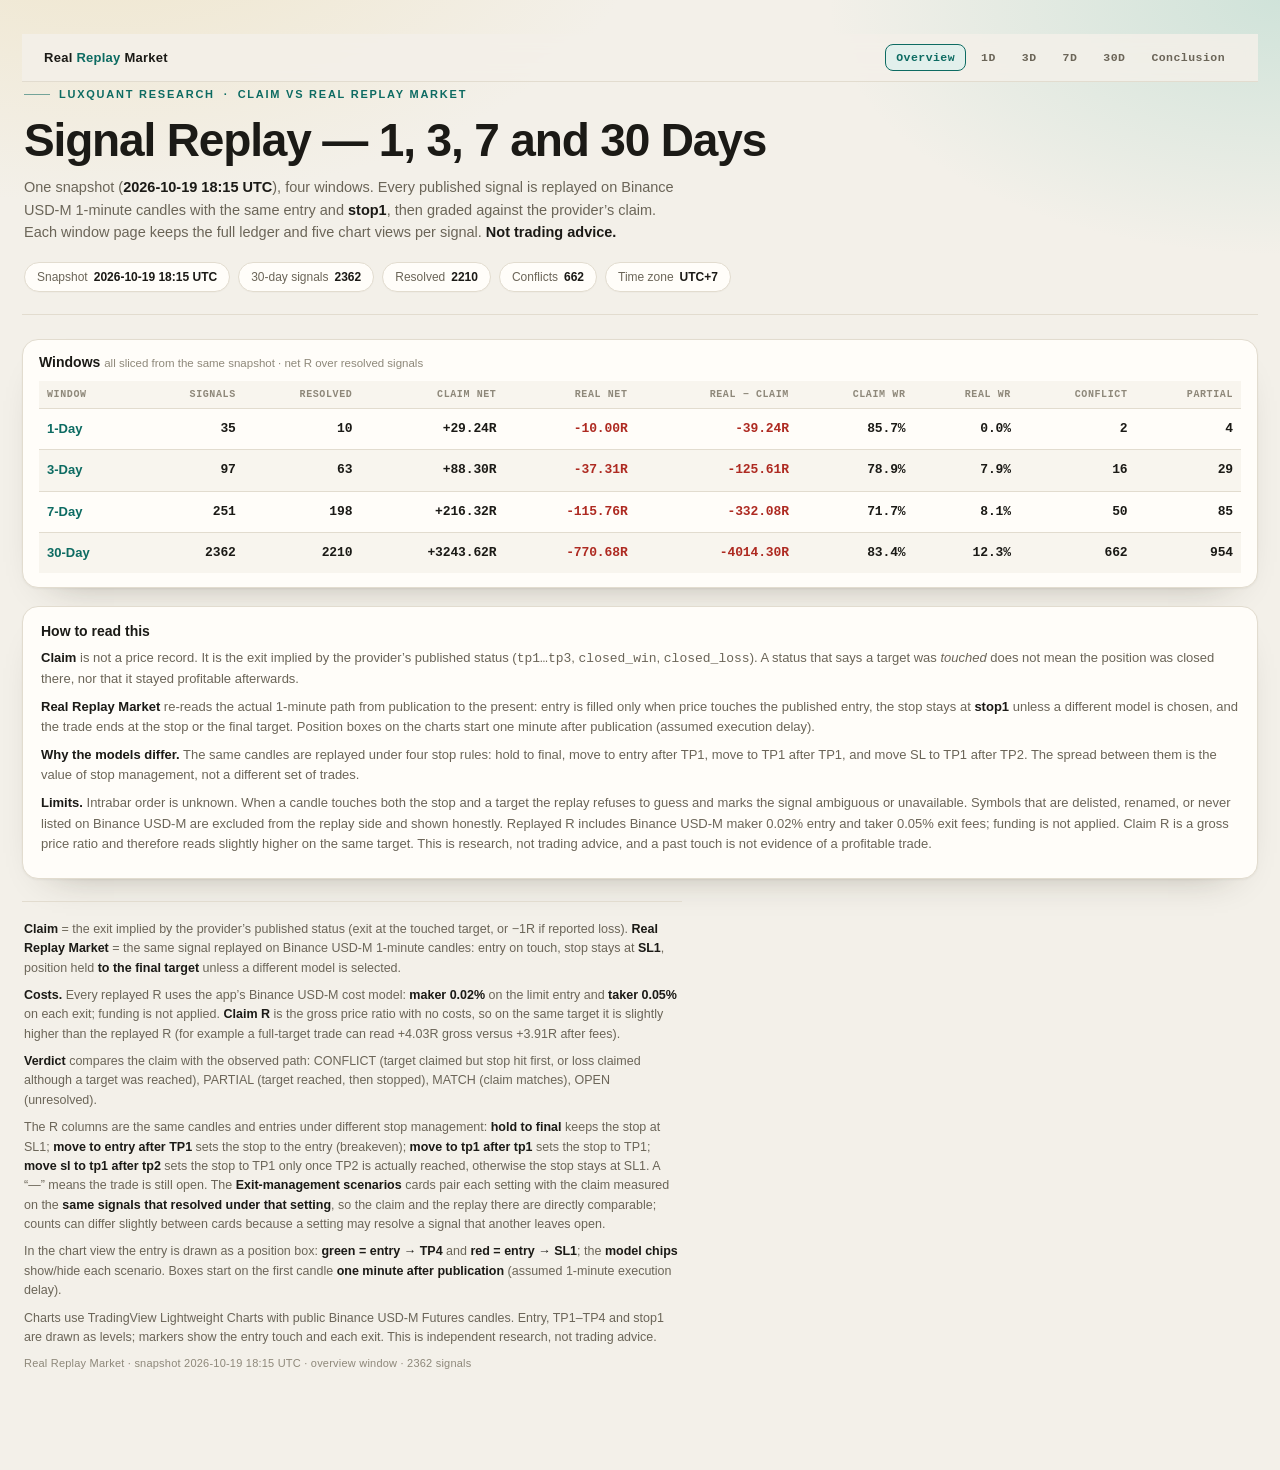
==== commit 8867cd6d: "Correct stop rule to TP1 after TP2 and refresh replay data/UI" ====
--- a/index.html
+++ b/index.html
@@ -54,7 +54,7 @@
     price touches the published entry, the stop stays at <b>stop1</b> unless a different model is chosen, and the trade ends at
     the stop or the final target. Position boxes on the charts start one minute after publication (assumed execution delay).</p>
     <p><b>Why the models differ.</b> The same candles are replayed under four stop rules:
-    hold to final, move to entry after TP1, move to TP1 after TP1, and move SL to TP2 after TP1. The spread between them is the
+    hold to final, move to entry after TP1, move to TP1 after TP1, and move SL to TP1 after TP2. The spread between them is the
     value of stop management, not a different set of trades.</p>
     <p><b>Limits.</b> Intrabar order is unknown. When a candle touches both the stop and a target the replay refuses to guess and
     marks the signal ambiguous or unavailable. Symbols that are delisted, renamed, or never listed on Binance USD-M are excluded
@@ -72,8 +72,8 @@
   although a target was reached), PARTIAL (target reached, then stopped), MATCH (claim matches), OPEN (unresolved).</p>
   <p>The R columns are the same candles and entries under different stop management:
   <b>hold to final</b> keeps the stop at SL1; <b>move to entry after TP1</b> sets the stop to the entry (breakeven);
-  <b>move to tp1 after tp1</b> sets the stop to TP1; <b>move sl to tp2 after tp1</b> sets the stop to TP2 (it only binds
-  once TP2 is actually reached). A “—” means the trade is still open. The <b>Exit-management scenarios</b> cards pair each
+  <b>move to tp1 after tp1</b> sets the stop to TP1; <b>move sl to tp1 after tp2</b> sets the stop to TP1 only
+  once TP2 is actually reached, otherwise the stop stays at SL1. A “—” means the trade is still open. The <b>Exit-management scenarios</b> cards pair each
   setting with the claim measured on the <b>same signals that resolved under that setting</b>, so the claim and the replay
   there are directly comparable; counts can differ slightly between cards because a setting may resolve a signal that
   another leaves open.</p>
--- a/assets/style.css
+++ b/assets/style.css
@@ -332,6 +332,8 @@
 .modal-head .close{margin-left:auto;border:1px solid var(--line-strong);background:var(--surface);border-radius:8px;padding:6px 12px;cursor:pointer;color:var(--ink)}
 .modal-meta{display:flex;flex-wrap:wrap;gap:6px 16px;font-size:12.5px;color:var(--muted);margin:2px 0 12px}
 .model-toggle{display:flex;flex-wrap:wrap;gap:6px;margin:0 0 12px}
+.chart-tools{display:flex;flex-wrap:wrap;align-items:center;gap:10px;margin:0 0 12px;font-size:11.5px;color:var(--faint)}
+.chart-tools .chartbtn{margin-left:auto}
 .mtog{font:600 11px var(--sans);border:1px solid var(--line-strong);background:var(--surface);color:var(--muted);border-radius:999px;padding:4px 12px;cursor:pointer}
 .mtog[aria-pressed=true]{background:var(--accent-soft);border-color:var(--accent);color:var(--accent)}
 .chart-panel.off{display:none}
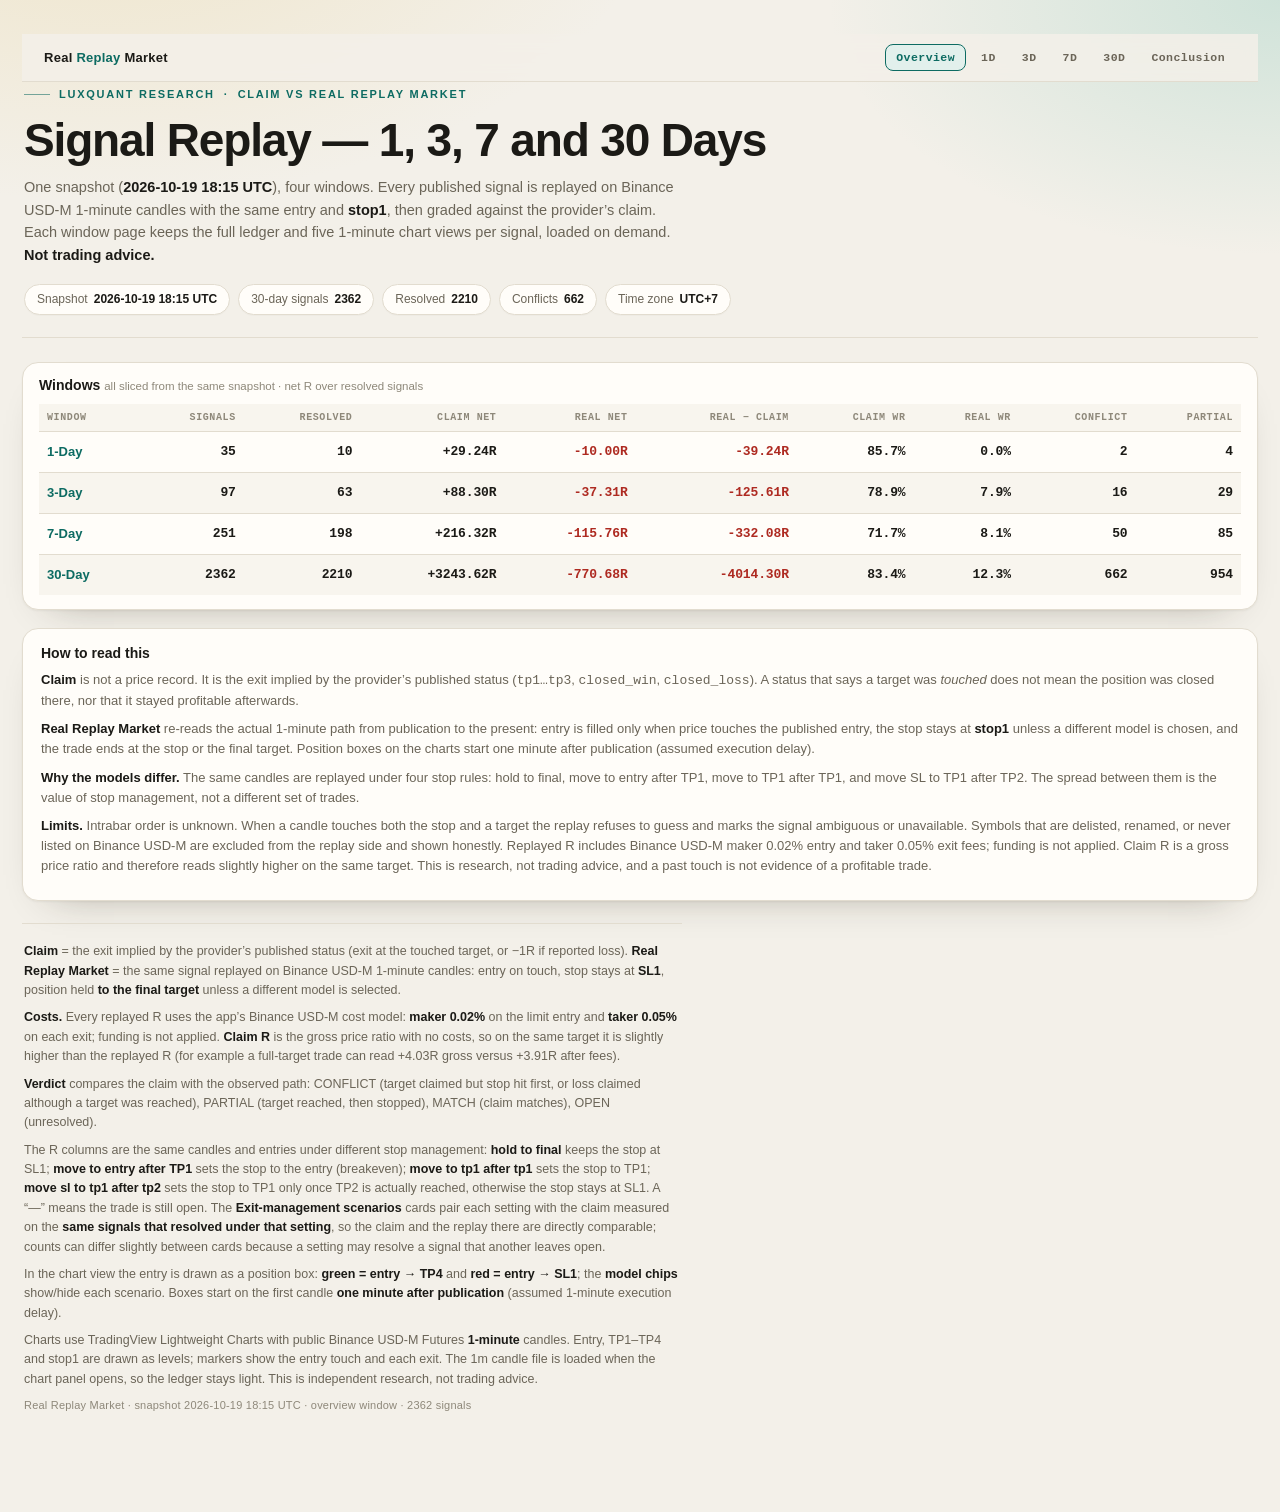
==== commit 93b477d5: "feat: use 1-minute candles for all charts" ====
--- a/index.html
+++ b/index.html
@@ -27,7 +27,7 @@
     <h1>Signal Replay — 1, 3, 7 and 30 Days</h1>
     <p class="lede">One snapshot (<b>2026-10-19 18:15 UTC</b>), four windows. Every published signal is replayed on Binance
     USD-M 1-minute candles with the same entry and <b>stop1</b>, then graded against the provider’s claim.
-    Each window page keeps the full ledger and five chart views per signal. <b>Not trading advice.</b></p>
+    Each window page keeps the full ledger and five 1-minute chart views per signal, loaded on demand. <b>Not trading advice.</b></p>
     <ul class="chips">
       <li class="chip">Snapshot <b>2026-10-19 18:15 UTC</b></li>
       <li class="chip">30-day signals <b>2362</b></li>
@@ -80,8 +80,9 @@
   <p>In the chart view the entry is drawn as a position box: <b>green = entry → TP4</b> and <b>red = entry → SL1</b>;
   the <b>model chips</b> show/hide each scenario. Boxes start on the first candle <b>one minute after publication</b>
   (assumed 1-minute execution delay).</p>
-  <p>Charts use TradingView Lightweight Charts with public Binance USD-M Futures candles. Entry, TP1–TP4 and stop1 are drawn as levels;
-  markers show the entry touch and each exit. This is independent research, not trading advice.</p>
+  <p>Charts use TradingView Lightweight Charts with public Binance USD-M Futures <b>1-minute</b> candles. Entry, TP1–TP4 and stop1 are drawn as levels;
+  markers show the entry touch and each exit. The 1m candle file is loaded when the chart panel opens, so the ledger stays light.
+  This is independent research, not trading advice.</p>
   <p class="foot">Real Replay Market · snapshot 2026-10-19 18:15 UTC · overview window · 2362 signals</p>
 </footer>
 </div>
